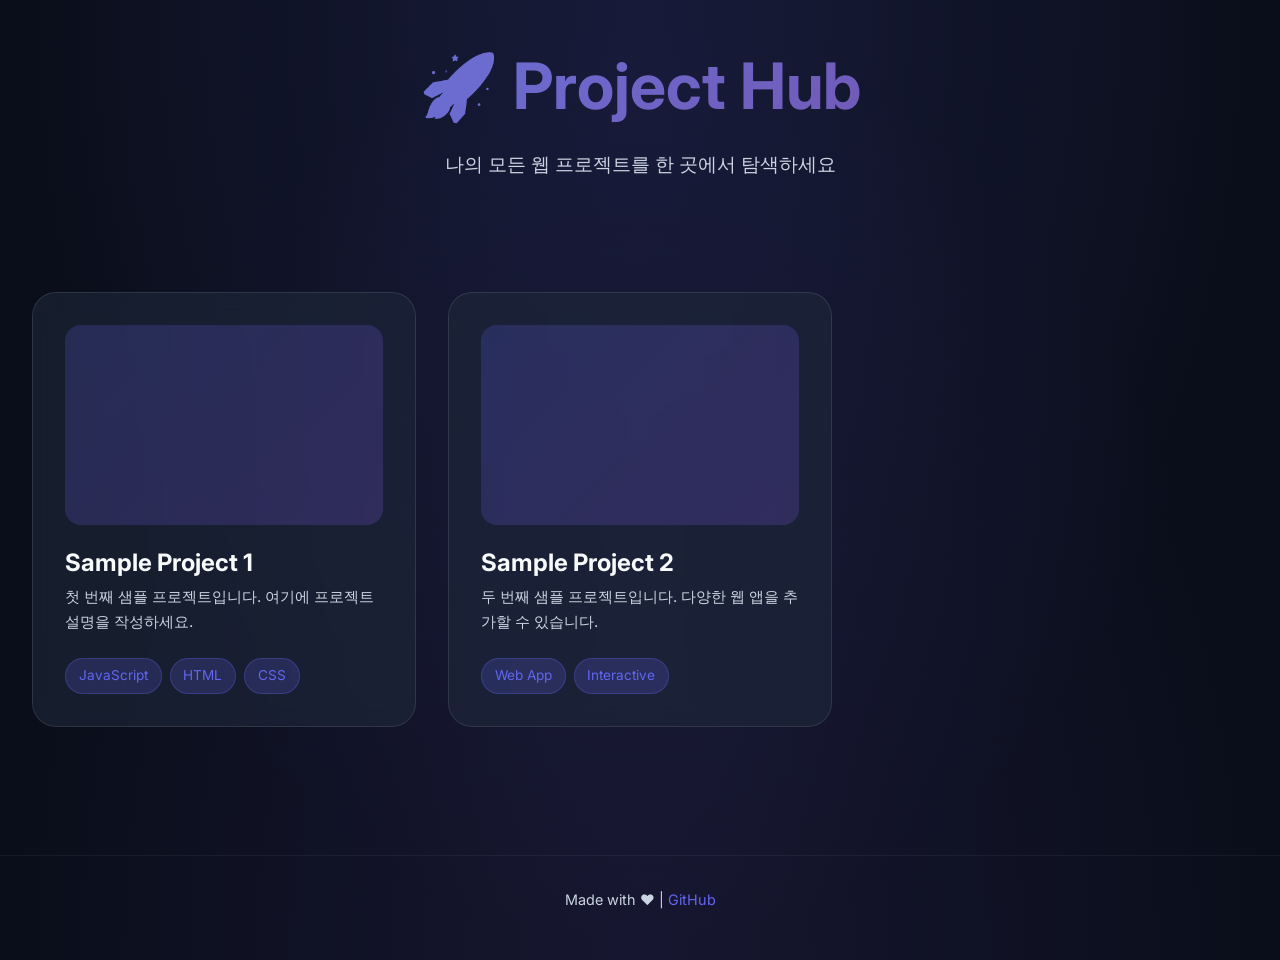
==== index.html @ 1d548749 "beta version 1.0.0" ====
<!DOCTYPE html>
<html lang="ko">

<head>
    <meta charset="UTF-8">
    <meta name="viewport" content="width=device-width, initial-scale=1.0">
    <meta name="description" content="여러 웹 프로젝트를 한 곳에서 관리하고 접근할 수 있는 허브 페이지">
    <meta name="keywords" content="웹앱, 프로젝트 허브, GitHub Pages">
    <meta name="author" content="Your Name">

    <title>Project Hub | 나의 웹 프로젝트 모음</title>

    <!-- Google Fonts -->
    <link rel="preconnect" href="https://fonts.googleapis.com">
    <link rel="preconnect" href="https://fonts.gstatic.com" crossorigin>
    <link href="https://fonts.googleapis.com/css2?family=Inter:wght@400;500;600;700;800&display=swap" rel="stylesheet">

    <!-- Styles -->
    <link rel="stylesheet" href="index.css">
</head>

<body>
    <!-- Header Section -->
    <header class="header">
        <h1>🚀 Project Hub</h1>
        <p>나의 모든 웹 프로젝트를 한 곳에서 탐색하세요</p>
    </header>

    <!-- Main Content -->
    <main class="container">
        <div id="projects-container" class="projects-grid">
            <!-- Projects will be dynamically inserted here -->
        </div>
    </main>

    <!-- Footer -->
    <footer class="footer">
        <p>Made with ❤️ | <a href="https://github.com" target="_blank">GitHub</a></p>
    </footer>

    <!-- Scripts -->
    <script src="index.js"></script>
</body>

</html>
---- index.css ----
/* ========================================
   GitHub Pages Hub - Design System
   ======================================== */

:root {
    /* Color Palette - Dark Theme */
    --bg-primary: #0a0e1a;
    --bg-secondary: #111827;
    --bg-card: rgba(30, 41, 59, 0.6);
    --bg-card-hover: rgba(51, 65, 85, 0.7);

    /* Accent Colors */
    --accent-primary: #6366f1;
    --accent-secondary: #8b5cf6;
    --accent-tertiary: #ec4899;

    /* Text Colors */
    --text-primary: #f8fafc;
    --text-secondary: #cbd5e1;
    --text-muted: #94a3b8;

    /* Gradients */
    --gradient-primary: linear-gradient(135deg, #667eea 0%, #764ba2 100%);
    --gradient-secondary: linear-gradient(135deg, #f093fb 0%, #f5576c 100%);
    --gradient-tertiary: linear-gradient(135deg, #4facfe 0%, #00f2fe 100%);
    --gradient-bg: radial-gradient(ellipse at top, rgba(99, 102, 241, 0.15), transparent 70%),
        radial-gradient(ellipse at bottom, rgba(139, 92, 246, 0.1), transparent 70%);

    /* Spacing */
    --spacing-xs: 0.5rem;
    --spacing-sm: 1rem;
    --spacing-md: 1.5rem;
    --spacing-lg: 2rem;
    --spacing-xl: 3rem;

    /* Border Radius */
    --radius-sm: 0.5rem;
    --radius-md: 1rem;
    --radius-lg: 1.5rem;

    /* Shadows */
    --shadow-sm: 0 2px 8px rgba(0, 0, 0, 0.3);
    --shadow-md: 0 4px 16px rgba(0, 0, 0, 0.4);
    --shadow-lg: 0 8px 32px rgba(0, 0, 0, 0.5);
    --shadow-glow: 0 0 20px rgba(99, 102, 241, 0.3);

    /* Transitions */
    --transition-fast: 0.2s ease;
    --transition-normal: 0.3s ease;
    --transition-slow: 0.5s ease;
}

/* ========================================
   Base Styles
   ======================================== */

* {
    margin: 0;
    padding: 0;
    box-sizing: border-box;
}

body {
    font-family: 'Inter', -apple-system, BlinkMacSystemFont, 'Segoe UI', Roboto, sans-serif;
    background: var(--bg-primary);
    background-image: var(--gradient-bg);
    color: var(--text-primary);
    line-height: 1.6;
    min-height: 100vh;
    overflow-x: hidden;
}

/* ========================================
   Typography
   ======================================== */

h1,
h2,
h3,
h4,
h5,
h6 {
    font-weight: 700;
    line-height: 1.2;
    margin-bottom: var(--spacing-sm);
}

h1 {
    font-size: clamp(2.5rem, 5vw, 4rem);
    background: var(--gradient-primary);
    -webkit-background-clip: text;
    -webkit-text-fill-color: transparent;
    background-clip: text;
    margin-bottom: var(--spacing-md);
}

h2 {
    font-size: clamp(1.5rem, 3vw, 2rem);
    color: var(--text-primary);
}

p {
    color: var(--text-secondary);
    margin-bottom: var(--spacing-sm);
}

/* ========================================
   Layout
   ======================================== */

.container {
    max-width: 1400px;
    margin: 0 auto;
    padding: var(--spacing-lg);
}

.header {
    text-align: center;
    padding: var(--spacing-xl) var(--spacing-lg);
    margin-bottom: var(--spacing-lg);
}

.header h1 {
    animation: fadeInDown 0.8s ease;
}

.header p {
    font-size: 1.2rem;
    max-width: 600px;
    margin: 0 auto;
    animation: fadeInUp 0.8s ease 0.2s both;
}

/* ========================================
   Project Grid
   ======================================== */

.projects-grid {
    display: grid;
    grid-template-columns: repeat(auto-fill, minmax(350px, 1fr));
    gap: var(--spacing-lg);
    margin-bottom: var(--spacing-xl);
}

/* ========================================
   Project Card
   ======================================== */

.project-card {
    background: var(--bg-card);
    backdrop-filter: blur(10px);
    border: 1px solid rgba(255, 255, 255, 0.1);
    border-radius: var(--radius-lg);
    padding: var(--spacing-lg);
    transition: all var(--transition-normal);
    cursor: pointer;
    position: relative;
    overflow: hidden;
    animation: fadeInUp 0.6s ease backwards;
}

.project-card::before {
    content: '';
    position: absolute;
    top: 0;
    left: 0;
    right: 0;
    height: 4px;
    background: var(--gradient-primary);
    transform: scaleX(0);
    transform-origin: left;
    transition: transform var(--transition-normal);
}

.project-card:hover::before {
    transform: scaleX(1);
}

.project-card:hover {
    background: var(--bg-card-hover);
    transform: translateY(-8px);
    box-shadow: var(--shadow-lg), var(--shadow-glow);
    border-color: rgba(99, 102, 241, 0.3);
}

/* Card Thumbnail */
.card-thumbnail {
    width: 100%;
    height: 200px;
    background: linear-gradient(135deg, rgba(99, 102, 241, 0.2), rgba(139, 92, 246, 0.2));
    border-radius: var(--radius-md);
    margin-bottom: var(--spacing-md);
    overflow: hidden;
    position: relative;
}

.card-thumbnail img {
    width: 100%;
    height: 100%;
    object-fit: cover;
    transition: transform var(--transition-slow);
}

.project-card:hover .card-thumbnail img {
    transform: scale(1.1);
}

/* Card Content */
.card-content h2 {
    font-size: 1.5rem;
    margin-bottom: var(--spacing-xs);
    transition: color var(--transition-fast);
}

.project-card:hover .card-content h2 {
    background: var(--gradient-primary);
    -webkit-background-clip: text;
    -webkit-text-fill-color: transparent;
    background-clip: text;
}

.card-description {
    color: var(--text-secondary);
    margin-bottom: var(--spacing-md);
    font-size: 0.95rem;
}

/* Card Tags */
.card-tags {
    display: flex;
    flex-wrap: wrap;
    gap: var(--spacing-xs);
}

.tag {
    display: inline-block;
    padding: 0.4rem 0.8rem;
    background: rgba(99, 102, 241, 0.2);
    border: 1px solid rgba(99, 102, 241, 0.3);
    border-radius: 2rem;
    font-size: 0.85rem;
    color: var(--accent-primary);
    transition: all var(--transition-fast);
}

.project-card:hover .tag {
    background: rgba(99, 102, 241, 0.3);
    border-color: var(--accent-primary);
    transform: translateY(-2px);
}

/* ========================================
   Footer
   ======================================== */

.footer {
    text-align: center;
    padding: var(--spacing-lg);
    color: var(--text-muted);
    font-size: 0.9rem;
    border-top: 1px solid rgba(255, 255, 255, 0.05);
    margin-top: var(--spacing-xl);
}

.footer a {
    color: var(--accent-primary);
    text-decoration: none;
    transition: color var(--transition-fast);
}

.footer a:hover {
    color: var(--accent-secondary);
}

/* ========================================
   Animations
   ======================================== */

@keyframes fadeInDown {
    from {
        opacity: 0;
        transform: translateY(-30px);
    }

    to {
        opacity: 1;
        transform: translateY(0);
    }
}

@keyframes fadeInUp {
    from {
        opacity: 0;
        transform: translateY(30px);
    }

    to {
        opacity: 1;
        transform: translateY(0);
    }
}

/* Stagger animation for cards */
.project-card:nth-child(1) {
    animation-delay: 0.1s;
}

.project-card:nth-child(2) {
    animation-delay: 0.2s;
}

.project-card:nth-child(3) {
    animation-delay: 0.3s;
}

.project-card:nth-child(4) {
    animation-delay: 0.4s;
}

.project-card:nth-child(5) {
    animation-delay: 0.5s;
}

.project-card:nth-child(6) {
    animation-delay: 0.6s;
}

/* ========================================
   Responsive Design
   ======================================== */

@media (max-width: 768px) {
    .projects-grid {
        grid-template-columns: 1fr;
        gap: var(--spacing-md);
    }

    .header {
        padding: var(--spacing-lg) var(--spacing-sm);
    }

    .container {
        padding: var(--spacing-md);
    }

    .project-card {
        padding: var(--spacing-md);
    }
}

@media (max-width: 480px) {
    h1 {
        font-size: 2rem;
    }

    .header p {
        font-size: 1rem;
    }
}

/* ========================================
   Utility Classes
   ======================================== */

.text-center {
    text-align: center;
}

.mt-lg {
    margin-top: var(--spacing-lg);
}

.mb-lg {
    margin-bottom: var(--spacing-lg);
}
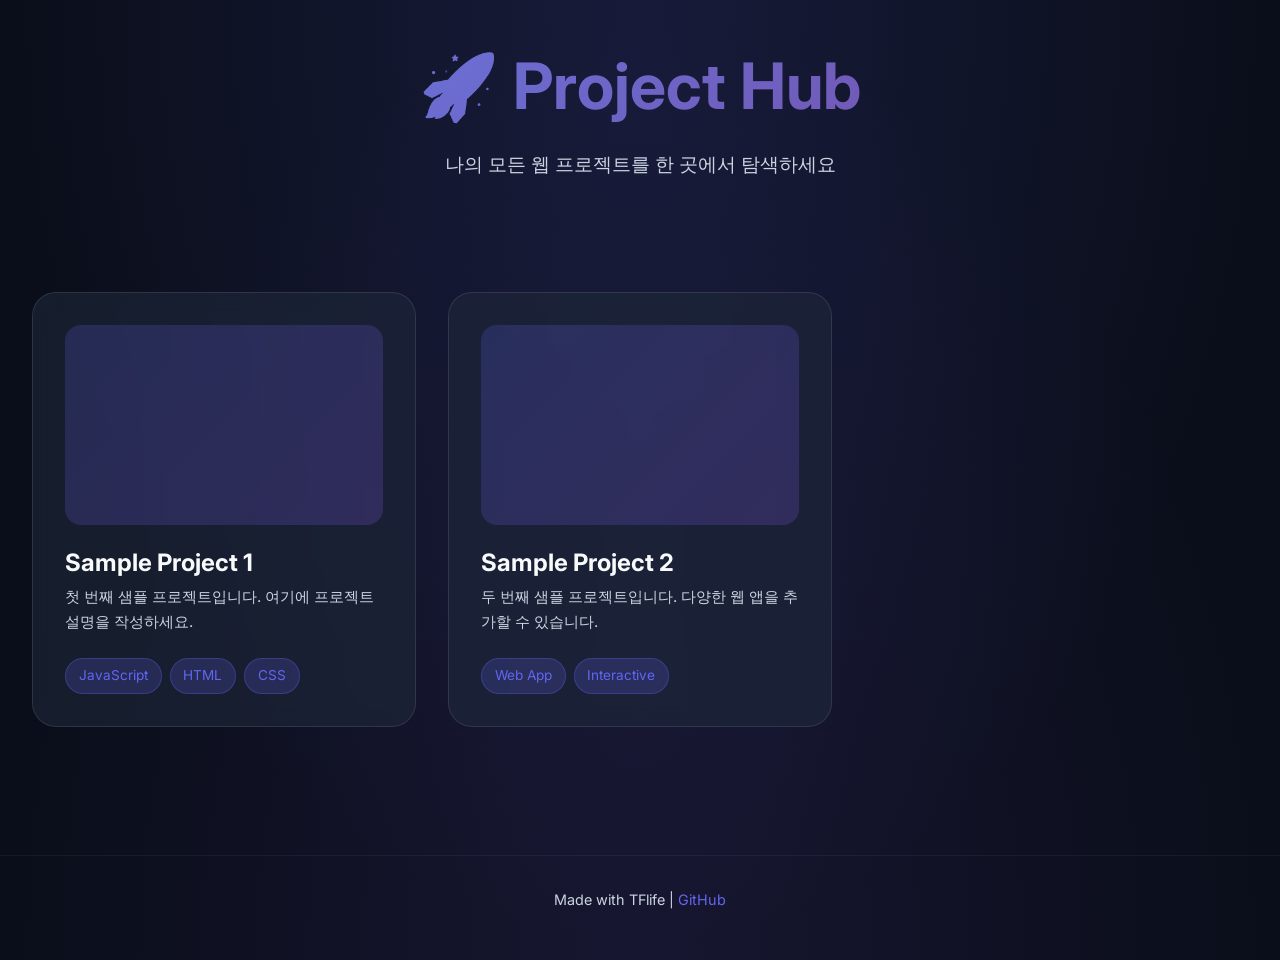
==== commit 2ae6d9b7: "beta version 1.0.1" ====
--- a/index.html
+++ b/index.html
@@ -35,7 +35,7 @@
 
     <!-- Footer -->
     <footer class="footer">
-        <p>Made with ❤️ | <a href="https://github.com" target="_blank">GitHub</a></p>
+        <p>Made with TFlife | <a href="https://github.com" target="_blank">GitHub</a></p>
     </footer>
 
     <!-- Scripts -->
